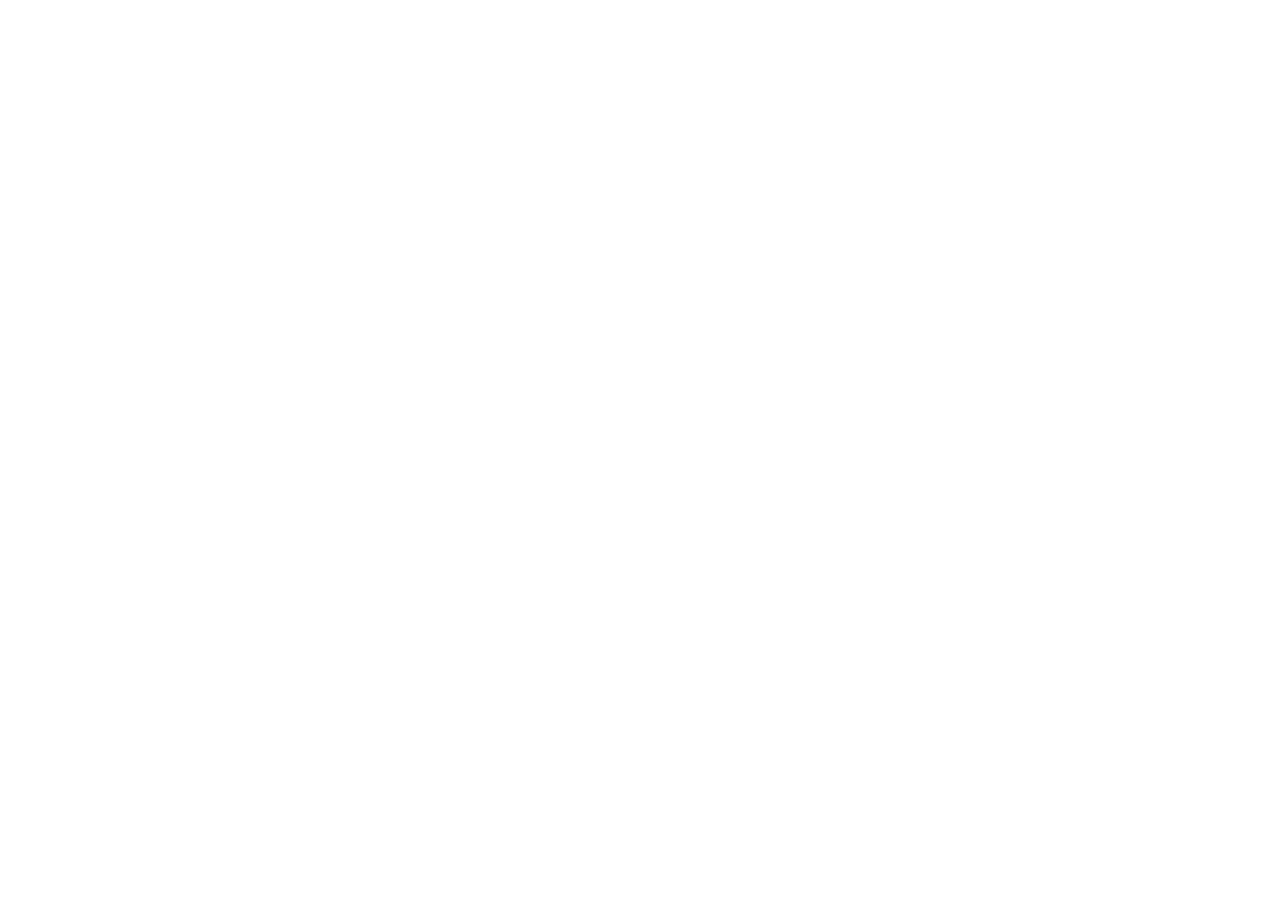
==== index.html @ b6c16c68 "fdsf" ====
<!DOCTYPE html>
<html lang="en">
<head>
    <meta charset="UTF-8">
    <meta http-equiv="X-UA-Compatible" content="IE=edge">
    <meta name="viewport" content="width=device-width, initial-scale=1.0">
    <title>Astro Wave</title>
</head>
<body>
    
</body>
</html>
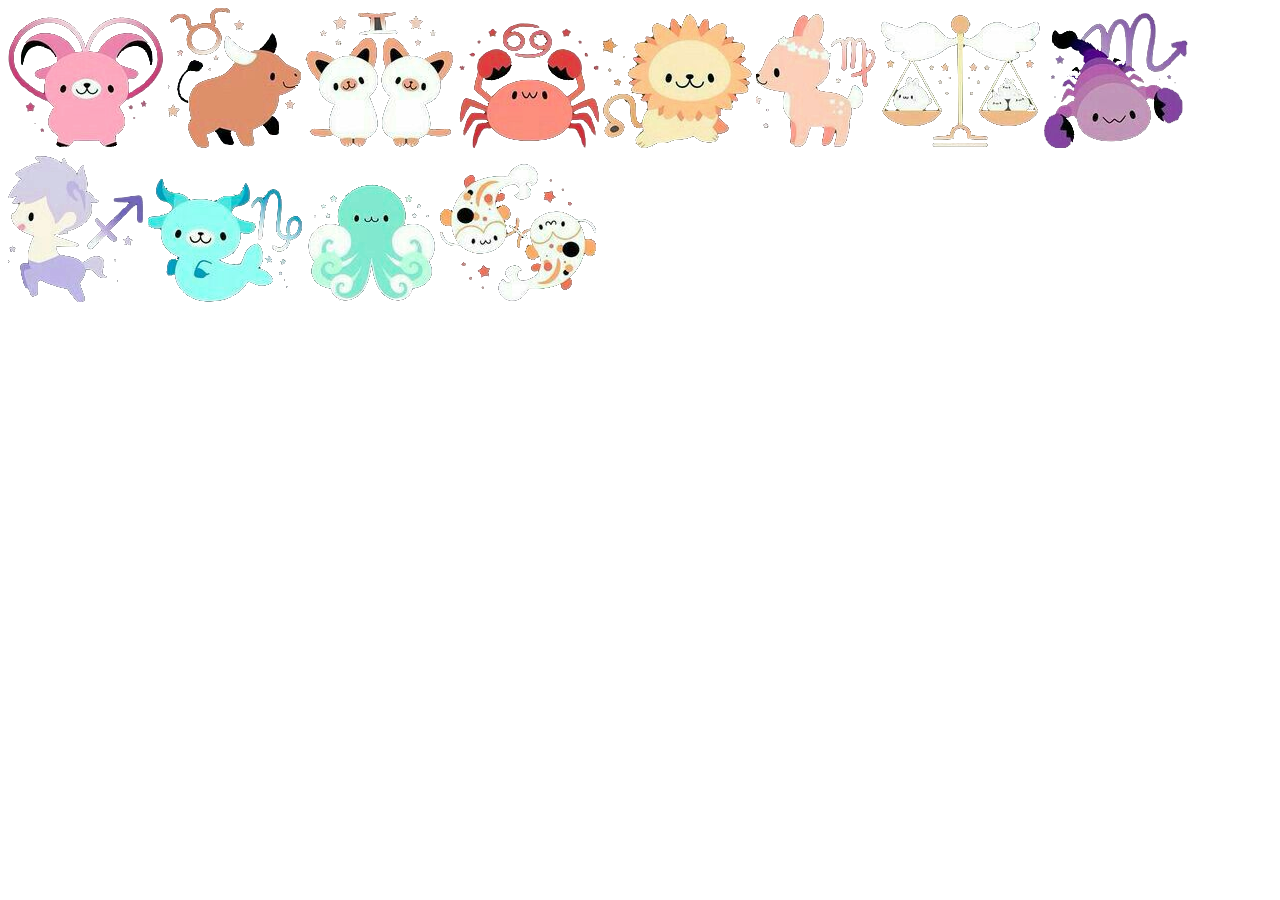
==== commit 698c1be0: "added images elements" ====
--- a/index.html
+++ b/index.html
@@ -4,9 +4,29 @@
     <meta charset="UTF-8">
     <meta http-equiv="X-UA-Compatible" content="IE=edge">
     <meta name="viewport" content="width=device-width, initial-scale=1.0">
-    <title>Astro Wave</title>
+    <link rel="stylesheet" href = "index.css">
+    <script src =  "index.js" defer></script>
+    <title>AstroWave</title>
 </head>
 <body>
-    
+    <div class="zodiacs">
+        <img src="images/aries.png" class="avatar" id="Aries">
+        <img src="images/taurus.png" class="avatar" id="Taurus">
+        <img src="images/gemini.png" class="avatar" id="Gemini">
+        <img src="images/cancer.png" class="avatar" id="Cancer">
+        <img src="images/leo.png" class="avatar" id="Leo">
+        <img src="images/virgo.png" class="avatar" id="Virgo">
+        <img src="images/libra.png" class="avatar" id="Virgo">
+        <img src="images/scorpio.png" class="avatar" id="Scorpio">
+        <img src="images/sagittarius.png" class="avatar" id="Sagitarius">
+        <img src="images/capricorn.png" class="avatar" id="Capriicorn">
+        <img src="images/aquarius.png" class="avatar" id="Aquarius">
+        <img src="images/pisces.png" class="avatar" id="Pisces">
+    </div>
+    <div id = "background">
+        <div id = "obstacle"></div>
+        <div id = "spaces-between-pipes"></div>
+        <div id = "avatar"></div>
+    </div>
 </body>
 </html>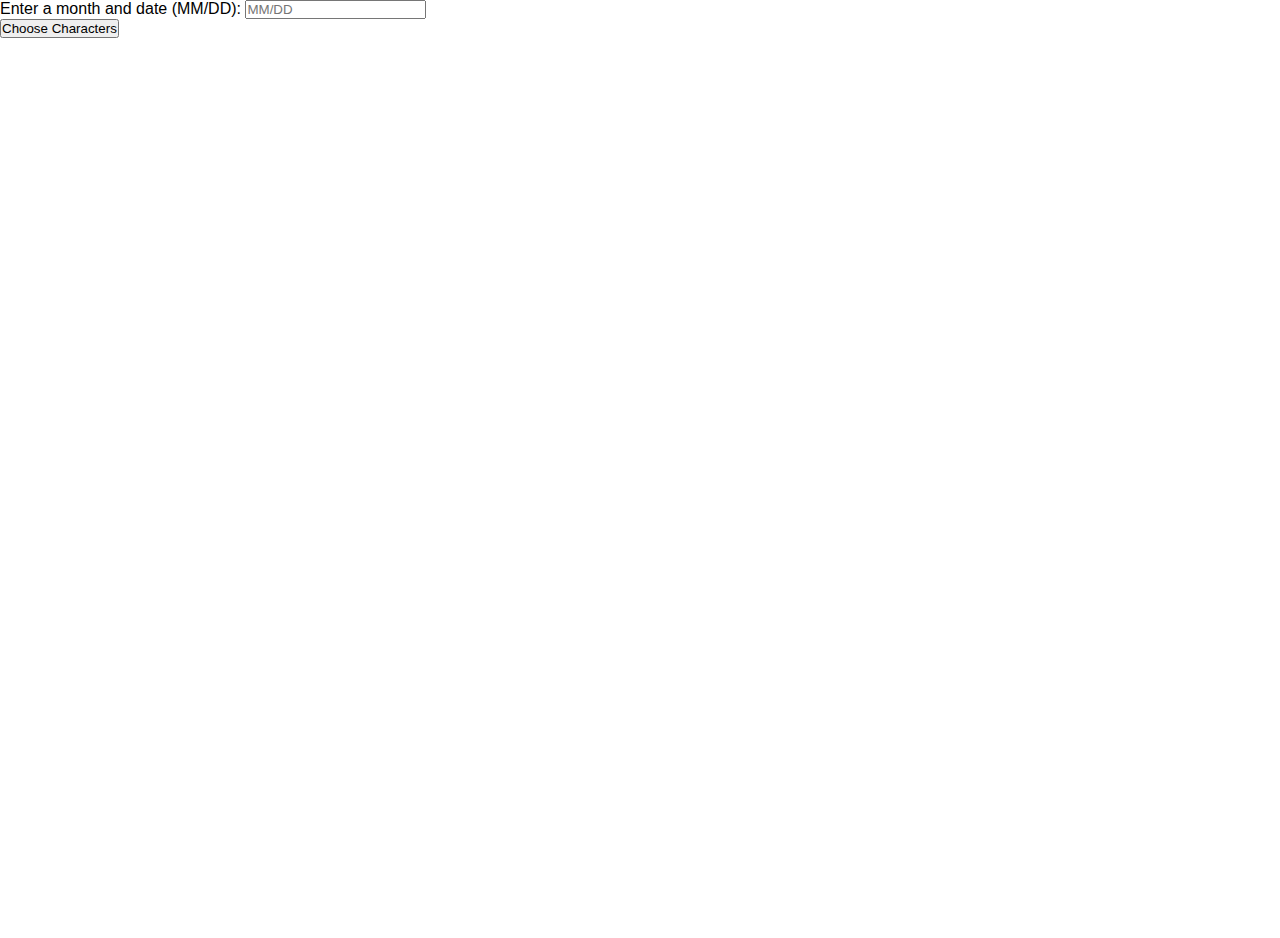
==== commit 3ef142e1: "initial state" ====
--- a/index.html
+++ b/index.html
@@ -9,24 +9,35 @@
     <title>AstroWave</title>
 </head>
 <body>
-    <div class="zodiacs">
-        <img src="images/aries.png" class="avatar" id="Aries">
-        <img src="images/taurus.png" class="avatar" id="Taurus">
-        <img src="images/gemini.png" class="avatar" id="Gemini">
-        <img src="images/cancer.png" class="avatar" id="Cancer">
-        <img src="images/leo.png" class="avatar" id="Leo">
-        <img src="images/virgo.png" class="avatar" id="Virgo">
-        <img src="images/libra.png" class="avatar" id="Virgo">
-        <img src="images/scorpio.png" class="avatar" id="Scorpio">
-        <img src="images/sagittarius.png" class="avatar" id="Sagitarius">
-        <img src="images/capricorn.png" class="avatar" id="Capriicorn">
-        <img src="images/aquarius.png" class="avatar" id="Aquarius">
-        <img src="images/pisces.png" class="avatar" id="Pisces">
+    <div class="form">
+        <form>
+            <label for="month-date-input">Enter a month and date (MM/DD):</label>
+<input type="text" placeholder="MM/DD" id="input" name="month-date-input" pattern="^(0?[1-9]|1[0-2])\/(0?[1-9]|[12][0-9]|3[01])$" required>
+
+
+        </form>
     </div>
-    <div id = "background">
+    <button id="character-btn">Choose Characters</button>
+    <div class="background"></div>
+    <div class="zodiacs" id="characters" style="display:none;">
+        <img src="images/aries.png" class="avatar" id="aries">
+        <img src="images/taurus.png" class="avatar" id="taurus">
+        <img src="images/gemini.png" class="avatar" id="gemini">
+        <img src="images/cancer.png" class="avatar" id="cancer">
+        <img src="images/leo.png" class="avatar" id="leo">
+        <img src="images/virgo.png" class="avatar" id="virgo">
+        <img src="images/libra.png" class="avatar" id="virgo">
+        <img src="images/scorpio.png" class="avatar" id="scorpio">
+        <img src="images/sagittarius.png" class="avatar" id="sagitarius">
+        <img src="images/capricorn.png" class="avatar" id="capriicorn">
+        <img src="images/aquarius.png" class="avatar" id="aquarius">
+        <img src="images/pisces.png" class="avatar" id="pisces">
+        <!-- <img src="images/bird.png" class="avatar" id="bird"> -->
+    </div>
+    <!-- <div>
         <div id = "obstacle"></div>
         <div id = "spaces-between-pipes"></div>
         <div id = "avatar"></div>
-    </div>
+    </div> -->
 </body>
 </html>--- a/index.css
+++ b/index.css
@@ -0,0 +1,24 @@
+* {
+    margin: 0;
+    padding: 0;
+    box-sizing: border-box;
+    font-family: Arial, Helvetica, sans-serif;
+}
+
+.zodiacs {
+    display: grid;
+    grid-template-columns: repeat(4, 1fr);
+    grid-template-rows: repeat(3, 1fr);
+    gap: 10px;
+}
+
+.background {
+    height: 100vh;
+    width: 100vw;
+    background: url(https://scontent.fphl1-1.fna.fbcdn.net/v/t1.6435-9/92818629_105275304480528_1873782201317851136_n.jpg?_nc_cat=104&ccb=1-7&_nc_sid=e3f864&_nc_ohc=JLYptrpLX14AX9_KrSZ&_nc_ht=scontent.fphl1-1.fna&oh=00_AfAzCi_nu7G_iYDdbCFO0g8ab6IIShWgbBCy12xEpcz7gg&oe=6421059F) no-repeat center center fixed;
+    -webkit-background-size: cover;
+    -moz-background-size: cover;
+    -o-background-size: cover;
+    background-size: cover;
+}
+
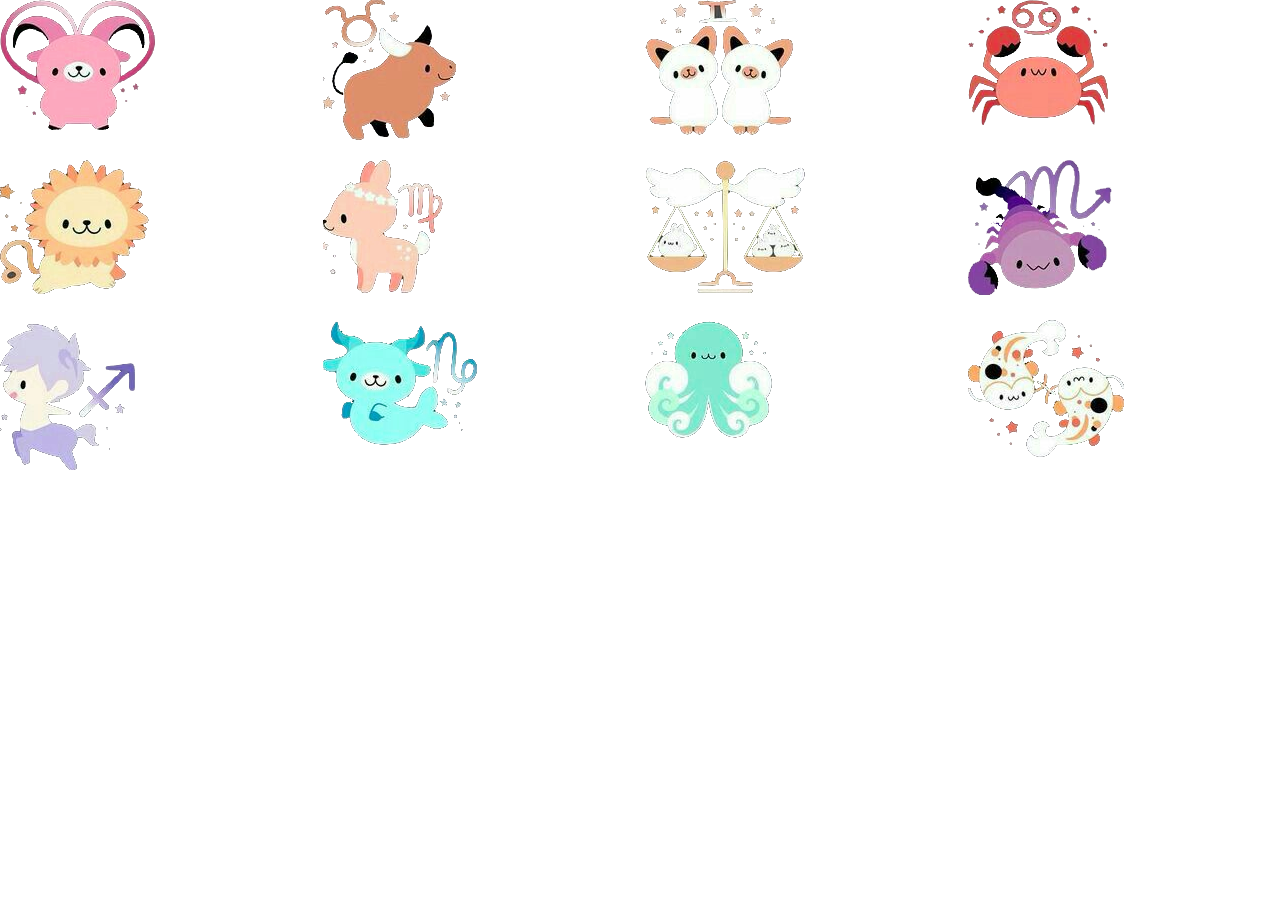
==== commit 104b43b1: "test" ====
--- a/index.html
+++ b/index.html
@@ -9,35 +9,24 @@
     <title>AstroWave</title>
 </head>
 <body>
-    <div class="form">
-        <form>
-            <label for="month-date-input">Enter a month and date (MM/DD):</label>
-<input type="text" placeholder="MM/DD" id="input" name="month-date-input" pattern="^(0?[1-9]|1[0-2])\/(0?[1-9]|[12][0-9]|3[01])$" required>
-
-
-        </form>
+    <div class="zodiacs">
+        <img src="images/aries.png" class="avatar" id="Aries">
+        <img src="images/taurus.png" class="avatar" id="Taurus">
+        <img src="images/gemini.png" class="avatar" id="Gemini">
+        <img src="images/cancer.png" class="avatar" id="Cancer">
+        <img src="images/leo.png" class="avatar" id="Leo">
+        <img src="images/virgo.png" class="avatar" id="Virgo">
+        <img src="images/libra.png" class="avatar" id="Virgo">
+        <img src="images/scorpio.png" class="avatar" id="Scorpio">
+        <img src="images/sagittarius.png" class="avatar" id="Sagitarius">
+        <img src="images/capricorn.png" class="avatar" id="Capriicorn">
+        <img src="images/aquarius.png" class="avatar" id="Aquarius">
+        <img src="images/pisces.png" class="avatar" id="Pisces">
     </div>
-    <button id="character-btn">Choose Characters</button>
-    <div class="background"></div>
-    <div class="zodiacs" id="characters" style="display:none;">
-        <img src="images/aries.png" class="avatar" id="aries">
-        <img src="images/taurus.png" class="avatar" id="taurus">
-        <img src="images/gemini.png" class="avatar" id="gemini">
-        <img src="images/cancer.png" class="avatar" id="cancer">
-        <img src="images/leo.png" class="avatar" id="leo">
-        <img src="images/virgo.png" class="avatar" id="virgo">
-        <img src="images/libra.png" class="avatar" id="virgo">
-        <img src="images/scorpio.png" class="avatar" id="scorpio">
-        <img src="images/sagittarius.png" class="avatar" id="sagitarius">
-        <img src="images/capricorn.png" class="avatar" id="capriicorn">
-        <img src="images/aquarius.png" class="avatar" id="aquarius">
-        <img src="images/pisces.png" class="avatar" id="pisces">
-        <!-- <img src="images/bird.png" class="avatar" id="bird"> -->
-    </div>
-    <!-- <div>
+    <div id = "background">
         <div id = "obstacle"></div>
         <div id = "spaces-between-pipes"></div>
         <div id = "avatar"></div>
-    </div> -->
+    </div>
 </body>
 </html>--- a/index.css
+++ b/index.css
@@ -20,5 +20,37 @@
     -moz-background-size: cover;
     -o-background-size: cover;
     background-size: cover;
+
+#obstacle{
+    width: 50px;
+    height: 500px;
+    background-color: black;
+    position: relative;
+    left: 400px;
+    animation: block 1s infinite linear;
+
 }
 
+@keyframes block{
+    0%{left:400px}
+    100%{left: -50px}
+}
+
+#spaces-between-pipes{
+    width: 50px;
+    height: 150px;
+    background-color: white;
+    position: relative;
+    left: 400px;
+    top:-500px;
+    animation: block 2s infinite linear;
+}
+
+#avatar{
+    width: 20px;
+    height: 20px;
+    background-color: blueviolet;
+    position: absolute;
+    top: 100px;
+    border-radius: 50%;
+}
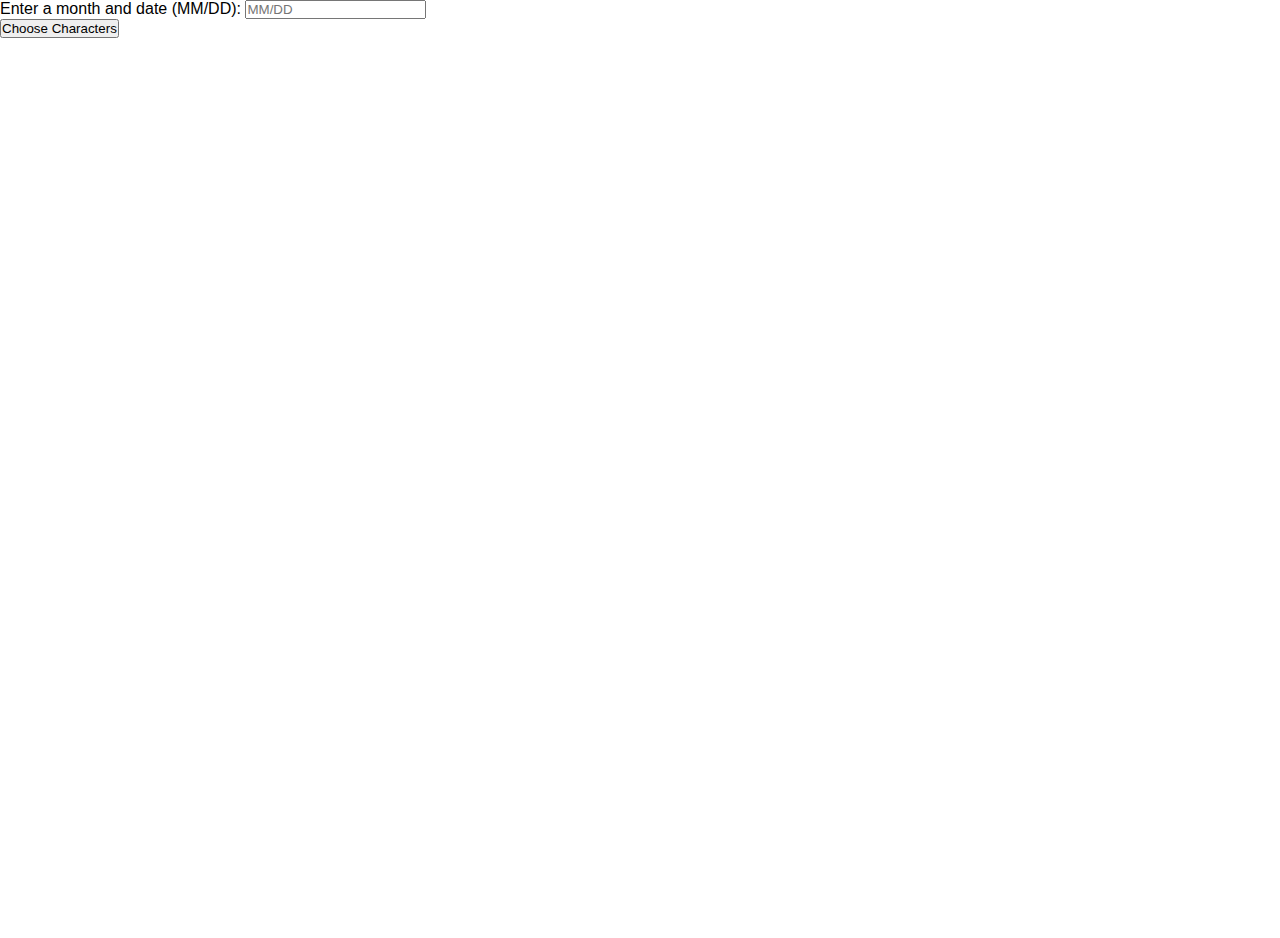
==== commit 7e4dc7b6: "initial state works" ====
--- a/index.html
+++ b/index.html
@@ -9,24 +9,34 @@
     <title>AstroWave</title>
 </head>
 <body>
-    <div class="zodiacs">
-        <img src="images/aries.png" class="avatar" id="Aries">
-        <img src="images/taurus.png" class="avatar" id="Taurus">
-        <img src="images/gemini.png" class="avatar" id="Gemini">
-        <img src="images/cancer.png" class="avatar" id="Cancer">
-        <img src="images/leo.png" class="avatar" id="Leo">
-        <img src="images/virgo.png" class="avatar" id="Virgo">
-        <img src="images/libra.png" class="avatar" id="Virgo">
-        <img src="images/scorpio.png" class="avatar" id="Scorpio">
-        <img src="images/sagittarius.png" class="avatar" id="Sagitarius">
-        <img src="images/capricorn.png" class="avatar" id="Capriicorn">
-        <img src="images/aquarius.png" class="avatar" id="Aquarius">
-        <img src="images/pisces.png" class="avatar" id="Pisces">
+    <div id="form">
+        <form>
+            <label for="month-date-input">Enter a month and date (MM/DD):</label>
+            <input type="text" placeholder="MM/DD" id="input" name="month-date-input" pattern="^(0?[1-9]|1[0-2])\/(0?[1-9]|[12][0-9]|3[01])$">
+
+        </form>
     </div>
-    <div id = "background">
+    <button id="character-btn">Choose Characters</button>
+    <div class="background"></div>
+    <div class="zodiacs" id="characters" style="display:none;">
+        <img src="images/aries.png" class="avatar" id="aries">
+        <img src="images/taurus.png" class="avatar" id="taurus">
+        <img src="images/gemini.png" class="avatar" id="gemini">
+        <img src="images/cancer.png" class="avatar" id="cancer">
+        <img src="images/leo.png" class="avatar" id="leo">
+        <img src="images/virgo.png" class="avatar" id="virgo">
+        <img src="images/libra.png" class="avatar" id="virgo">
+        <img src="images/scorpio.png" class="avatar" id="scorpio">
+        <img src="images/sagittarius.png" class="avatar" id="sagitarius">
+        <img src="images/capricorn.png" class="avatar" id="capriicorn">
+        <img src="images/aquarius.png" class="avatar" id="aquarius">
+        <img src="images/pisces.png" class="avatar" id="pisces">
+        <!-- <img src="images/bird.png" class="avatar" id="bird"> -->
+    </div>
+    <!-- <div>
         <div id = "obstacle"></div>
         <div id = "spaces-between-pipes"></div>
         <div id = "avatar"></div>
-    </div>
+    </div> -->
 </body>
 </html>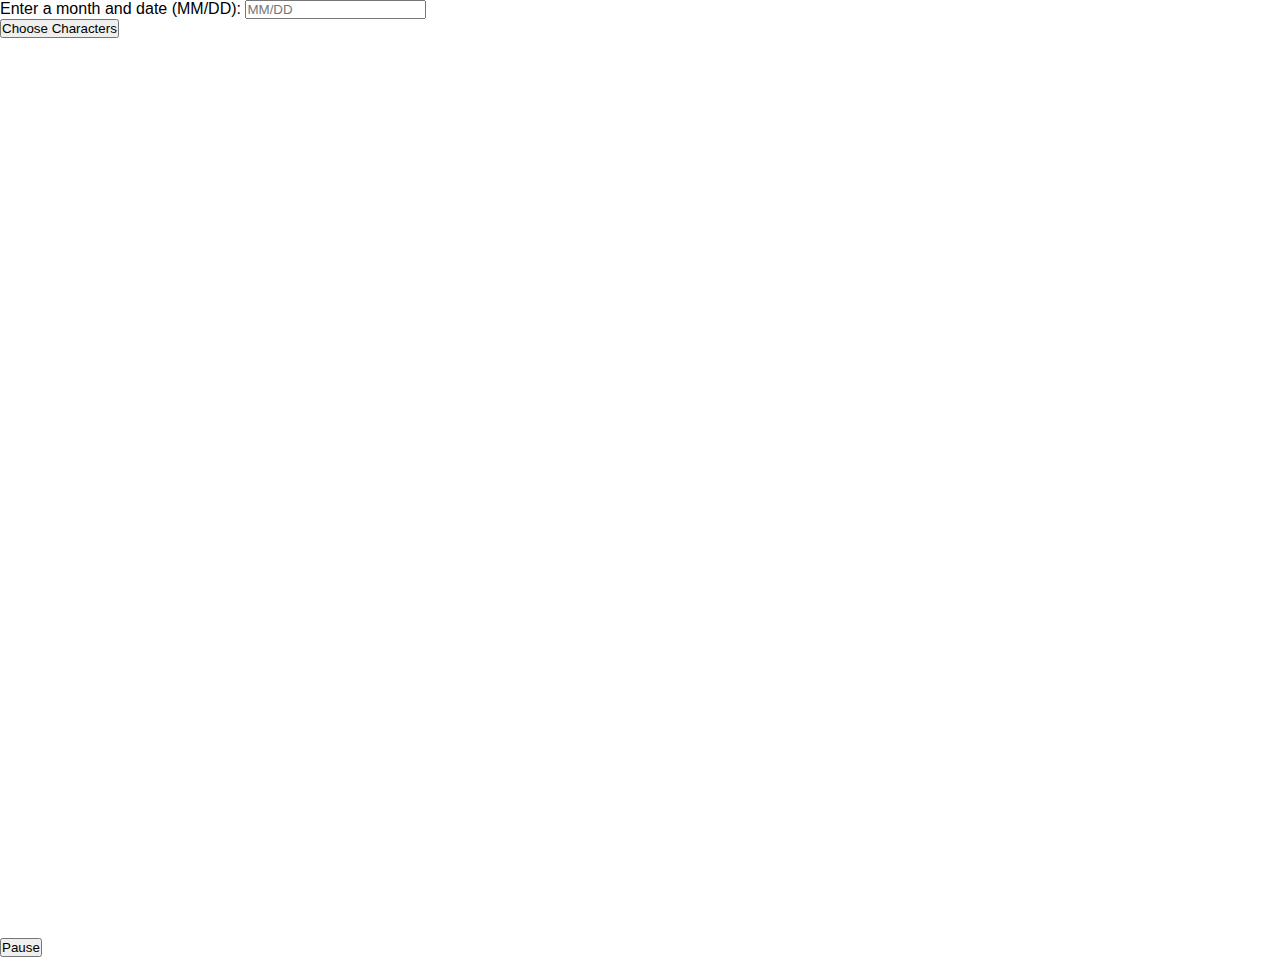
==== commit 3f4daffe: "adding html and css" ====
--- a/index.html
+++ b/index.html
@@ -5,15 +5,14 @@
     <meta http-equiv="X-UA-Compatible" content="IE=edge">
     <meta name="viewport" content="width=device-width, initial-scale=1.0">
     <link rel="stylesheet" href = "index.css">
-    <script src =  "index.js" defer></script>
+    <script src="index.js" defer></script>
     <title>AstroWave</title>
 </head>
 <body>
     <div id="form">
         <form>
             <label for="month-date-input">Enter a month and date (MM/DD):</label>
-            <input type="text" placeholder="MM/DD" id="input" name="month-date-input" pattern="^(0?[1-9]|1[0-2])\/(0?[1-9]|[12][0-9]|3[01])$">
-
+            <input type="text" placeholder="MM/DD" id="input" name="month-date-input" pattern="^(0?[1-9]|1[0-2])\/(0?[1-9]|[12][0-9]|30|31)$" required>
         </form>
     </div>
     <button id="character-btn">Choose Characters</button>
@@ -27,11 +26,18 @@
         <img src="images/virgo.png" class="avatar" id="virgo">
         <img src="images/libra.png" class="avatar" id="virgo">
         <img src="images/scorpio.png" class="avatar" id="scorpio">
-        <img src="images/sagittarius.png" class="avatar" id="sagitarius">
-        <img src="images/capricorn.png" class="avatar" id="capriicorn">
+        <img src="images/sagittarius.png" class="avatar" id="sagittarius">
+        <img src="images/capricorn.png" class="avatar" id="capricorn">
         <img src="images/aquarius.png" class="avatar" id="aquarius">
         <img src="images/pisces.png" class="avatar" id="pisces">
         <!-- <img src="images/bird.png" class="avatar" id="bird"> -->
+    </div>
+    <div>
+        <button id="pause">Pause</button>
+    </div>
+    <div class="score">
+        <span class="score_title"></span>
+        <span class="score_val"></span>
     </div>
     <!-- <div>
         <div id = "obstacle"></div>
--- a/index.css
+++ b/index.css
@@ -17,9 +17,37 @@
     width: 100vw;
     background: url(https://scontent.fphl1-1.fna.fbcdn.net/v/t1.6435-9/92818629_105275304480528_1873782201317851136_n.jpg?_nc_cat=104&ccb=1-7&_nc_sid=e3f864&_nc_ohc=JLYptrpLX14AX9_KrSZ&_nc_ht=scontent.fphl1-1.fna&oh=00_AfAzCi_nu7G_iYDdbCFO0g8ab6IIShWgbBCy12xEpcz7gg&oe=6421059F) no-repeat center center fixed;
     -webkit-background-size: cover;
-    -moz-background-size: cover;
-    -o-background-size: cover;
     background-size: cover;
+}
+
+.pipe_sprite {
+    position: fixed;
+    top: 40vh;
+    left: 100vw;
+    height: 70vh;
+    width: 5vw;
+    background: radial-gradient(lightgreen, 50%, green);
+    border: 5px solid black;
+}
+
+.score {
+    position: fixed;
+    z-index: 10;
+    height: 10vh;
+    font-size: 10vh;
+    font-weight: 100;
+    color: white;
+    -webkit-text-stroke-width: 2px;
+    -webkit-text-stroke-color: black;
+    top: 0;
+    left: 0;
+    margin: 10px;
+}
+
+.score_val {
+    color: gold;
+    font-weight: bold;
+}
 
 #obstacle{
     width: 50px;
@@ -28,7 +56,6 @@
     position: relative;
     left: 400px;
     animation: block 1s infinite linear;
-
 }
 
 @keyframes block{
@@ -46,11 +73,9 @@
     animation: block 2s infinite linear;
 }
 
-#avatar{
-    width: 20px;
-    height: 20px;
-    background-color: blueviolet;
-    position: absolute;
-    top: 100px;
-    border-radius: 50%;
+#sagittarius, 
+#virgo,
+#capricorn {
+    transform: scaleX(-1);
 }
+
